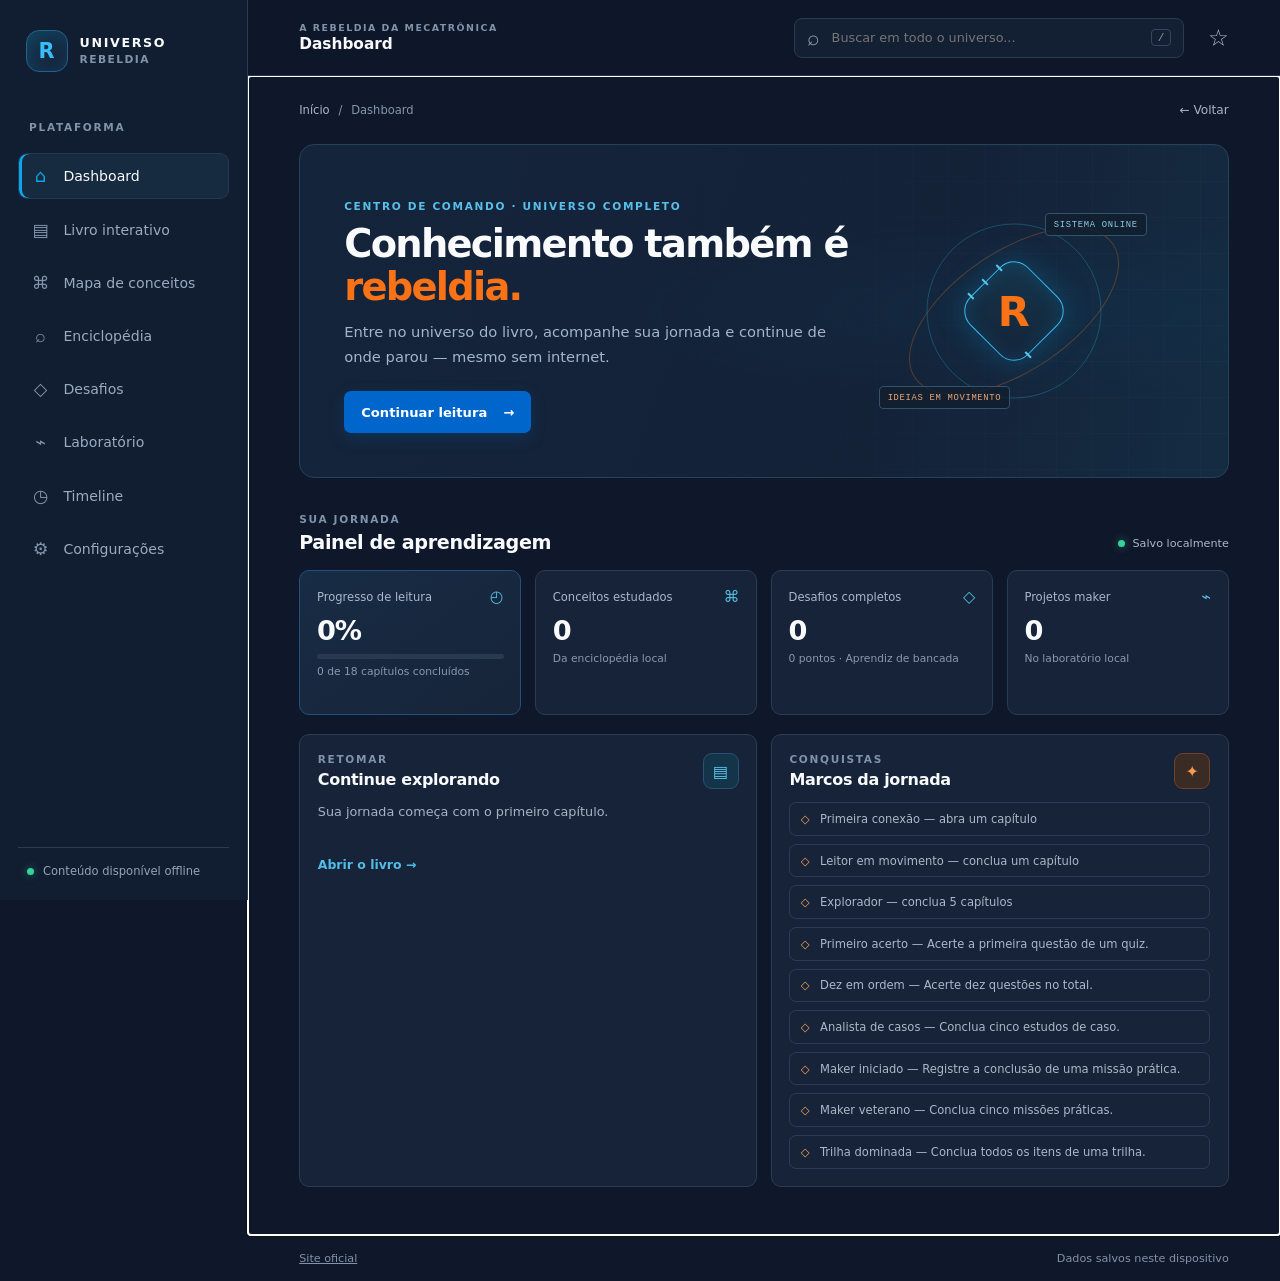
==== app/index.html @ b3497d37 "Adiciona plataforma PWA Universo Rebeldia Implementa leitor interativo, conceitos, enciclopédia, des" ====
<!doctype html>
<html lang="pt-BR">
<head>
  <meta charset="utf-8">
  <meta name="viewport" content="width=device-width, initial-scale=1">
  <meta name="theme-color" content="#0f172a">
  <meta name="description" content="Leia e explore A Rebeldia da Mecatrônica, um livro interativo e offline-first.">
  <meta name="author" content="Christian Vladimir Uhdre Mulato">
  <link rel="manifest" href="manifest.json">
  <link rel="icon" href="assets/icons/icon.svg" type="image/svg+xml">
  <link rel="stylesheet" href="assets/css/app.css">
  <title>Universo Rebeldia</title>
</head>
<body>
  <a class="skip-link" href="#main-content">Pular para o conteúdo</a>
  <div class="app-shell">
    <aside class="sidebar" id="sidebar" aria-label="Navegação principal">
      <a class="brand" href="#/dashboard" aria-label="Universo Rebeldia, início">
        <span class="brand-mark" aria-hidden="true">R</span>
        <span><strong>UNIVERSO</strong><small>REBELDIA</small></span>
      </a>
      <p class="nav-label">PLATAFORMA</p>
      <nav class="primary-nav">
        <a href="#/dashboard" data-route="dashboard"><span aria-hidden="true">⌂</span> Dashboard</a>
        <a href="#/livro" data-route="livro"><span aria-hidden="true">▤</span> Livro interativo</a>
        <a href="#/conceitos" data-route="conceitos"><span aria-hidden="true">⌘</span> Mapa de conceitos</a>
        <a href="#/enciclopedia" data-route="enciclopedia"><span aria-hidden="true">⌕</span> Enciclopédia</a>
        <a href="#/desafios" data-route="desafios"><span aria-hidden="true">◇</span> Desafios</a>
        <a href="#/laboratorio" data-route="laboratorio"><span aria-hidden="true">⌁</span> Laboratório</a>
        <a href="#/timeline" data-route="timeline"><span aria-hidden="true">◷</span> Timeline</a>
        <a href="#/configuracoes" data-route="configuracoes"><span aria-hidden="true">⚙</span> Configurações</a>
      </nav>
      <div class="sidebar-bottom">
        <span class="status-dot" aria-hidden="true"></span>
        <span>Conteúdo disponível offline</span>
      </div>
    </aside>

    <div class="workspace">
      <header class="topbar">
        <button class="icon-button mobile-menu" id="menu-toggle" type="button" aria-label="Abrir menu" aria-expanded="false" aria-controls="sidebar">
          <span aria-hidden="true">☰</span>
        </button>
        <div class="topbar-title"><span class="eyebrow">A REBELDIA DA MECATRÔNICA</span><strong id="page-heading">Dashboard</strong></div>
        <form class="global-search" id="global-search" role="search">
          <label class="sr-only" for="global-search-input">Buscar no livro, na enciclopédia, nos desafios e na timeline</label>
          <span aria-hidden="true">⌕</span>
          <input id="global-search-input" type="search" placeholder="Buscar em todo o universo..." autocomplete="off">
          <kbd>/</kbd>
        </form>
        <a class="topbar-bookmark" href="#/livro?f=1" aria-label="Abrir capítulos favoritos"><span aria-hidden="true">☆</span></a>
      </header>

      <main id="main-content" tabindex="-1">
        <div class="page-meta">
          <nav aria-label="Breadcrumb" class="breadcrumbs"><a href="#/dashboard">Início</a><span aria-hidden="true">/</span><span id="breadcrumb-current">Dashboard</span></nav>
          <button class="back-button" id="back-button" type="button"><span aria-hidden="true">←</span> Voltar</button>
        </div>
        <div id="page-content" aria-live="polite"></div>
      </main>
      <footer class="app-footer"><a href="https://chmulato.github.io/livro_eng_mecatronica/" target="_blank" rel="noopener">Site oficial</a><span>Dados salvos neste dispositivo</span></footer>
    </div>
  </div>
  <div class="toast" id="toast" role="status" aria-live="polite"></div>
  <script src="assets/js/db.js" defer></script>
  <script src="assets/js/app.js" defer></script>
</body>
</html>
---- app/assets/css/app.css ----
:root {
  color-scheme: dark;
  --caracore-blue: #0066cc;
  --caracore-dark: #0f172a;
  --caracore-cyan: #0ea5e9;
  --caracore-orange: #f97316;
  --caracore-light: #f8fafc;
  --surface: #172338;
  --surface-raised: #1b2a40;
  --border: #2a3b52;
  --text-muted: #9aabc0;
  --text-soft: #c2cedb;
  --sidebar-width: 248px;
  font-family: "Segoe UI", system-ui, -apple-system, sans-serif;
  font-size: 16px;
  background: var(--caracore-dark);
  color: var(--caracore-light);
}

* { box-sizing: border-box; }
body { min-height: 100vh; margin: 0; background: var(--caracore-dark); }
a { color: inherit; }
button, input, textarea, select { font: inherit; }
button, a, input, textarea, select { -webkit-tap-highlight-color: transparent; }
button:focus-visible, a:focus-visible, input:focus-visible, textarea:focus-visible, select:focus-visible {
  outline: 3px solid var(--caracore-cyan);
  outline-offset: 3px;
}
.sr-only, .skip-link:not(:focus) {
  position: absolute;
  width: 1px;
  height: 1px;
  padding: 0;
  margin: -1px;
  overflow: hidden;
  clip: rect(0, 0, 0, 0);
  white-space: nowrap;
  border: 0;
}
.skip-link:focus {
  position: fixed;
  z-index: 200;
  top: 0.75rem;
  left: 0.75rem;
  padding: 0.75rem 1rem;
  border-radius: 8px;
  background: var(--caracore-light);
  color: var(--caracore-dark);
}
.app-shell { min-height: 100vh; }
.sidebar {
  position: fixed;
  z-index: 30;
  inset: 0 auto 0 0;
  display: flex;
  width: var(--sidebar-width);
  flex-direction: column;
  padding: 1.55rem 1.1rem 1rem;
  border-right: 1px solid var(--border);
  background: #111d30;
}
.brand { display: flex; align-items: center; gap: 0.75rem; padding: 0.3rem 0.5rem 2.45rem; text-decoration: none; }
.brand-mark {
  display: grid;
  width: 42px;
  height: 42px;
  place-items: center;
  border: 1px solid #23628d;
  border-radius: 13px;
  background: linear-gradient(140deg, #123952, #15253c 72%);
  color: #38bdf8;
  font-size: 1.3rem;
  font-weight: 800;
  box-shadow: inset 0 0 18px #0ea5e926;
}
.brand strong, .brand small { display: block; letter-spacing: 0.13em; }
.brand strong { font-size: 0.79rem; }
.brand small { margin-top: 0.18rem; color: #7f93aa; font-size: 0.67rem; font-weight: 700; }
.nav-label, .eyebrow { color: #7f93aa; font-size: 0.66rem; font-weight: 750; letter-spacing: 0.16em; }
.nav-label { padding: 0 0.72rem; }
.primary-nav { display: grid; gap: 0.45rem; margin-top: 0.6rem; }
.primary-nav a {
  display: flex;
  min-height: 46px;
  align-items: center;
  gap: 0.8rem;
  padding: 0.65rem 0.75rem;
  border: 1px solid transparent;
  border-radius: 9px;
  color: var(--text-muted);
  font-size: 0.88rem;
  text-decoration: none;
}
.primary-nav a > span { width: 20px; color: #8295aa; font-size: 1.1rem; text-align: center; }
.primary-nav a:hover, .primary-nav a.active { border-color: #213951; background: #172b40; color: #f8fafc; }
.primary-nav a.active { box-shadow: inset 3px 0 #0ea5e9; }
.primary-nav a.active > span { color: var(--caracore-cyan); }
.sidebar-bottom { display: flex; align-items: center; gap: 0.55rem; margin-top: auto; padding: 1rem 0.6rem 0.35rem; border-top: 1px solid var(--border); color: #91a3b7; font-size: 0.72rem; }
.status-dot { display: inline-block; width: 7px; height: 7px; flex: 0 0 auto; border-radius: 50%; background: #34d399; box-shadow: 0 0 9px #34d39980; }
.workspace { min-height: 100vh; margin-left: var(--sidebar-width); }
.topbar {
  position: sticky;
  z-index: 20;
  top: 0;
  display: flex;
  min-height: 76px;
  align-items: center;
  gap: 1.5rem;
  padding: 0.7rem clamp(1.2rem, 4vw, 3.2rem);
  border-bottom: 1px solid #26364c;
  background: #0f172af2;
  backdrop-filter: blur(14px);
}
.topbar-title { display: grid; gap: 0.15rem; min-width: 195px; }
.topbar-title .eyebrow { font-size: 0.59rem; }
.topbar-title strong { font-size: 0.96rem; }
.global-search {
  display: flex;
  width: min(390px, 45vw);
  min-height: 40px;
  align-items: center;
  gap: 0.6rem;
  margin-left: auto;
  padding: 0 0.75rem;
  border: 1px solid var(--border);
  border-radius: 8px;
  background: #131f32;
  color: #91a3b7;
}
.global-search > span { font-size: 1.3rem; }
.global-search input { width: 100%; min-width: 0; border: 0; outline: 0; background: transparent; color: var(--caracore-light); font-size: 0.8rem; }
.global-search input:focus-visible { outline: 0; }
.global-search kbd { padding: 0.1rem 0.35rem; border: 1px solid #33465e; border-radius: 4px; color: #8799ad; font-size: 0.7rem; }
.topbar-bookmark { color: #acbacb; font-size: 1.45rem; text-decoration: none; }
.topbar-bookmark:hover { color: var(--caracore-orange); }
.mobile-menu { display: none !important; }
main { width: min(1440px, 100%); min-height: calc(100vh - 132px); margin: 0 auto; padding: 1.1rem clamp(1.2rem, 4vw, 3.2rem) 3rem; }
.page-meta { display: flex; min-height: 33px; align-items: center; justify-content: space-between; margin-bottom: 1.1rem; }
.breadcrumbs { display: flex; align-items: center; gap: 0.55rem; color: #8496ab; font-size: 0.72rem; }
.breadcrumbs a { color: #a9b8c9; text-decoration: none; }
.breadcrumbs a:hover { color: var(--caracore-cyan); }
.back-button { padding: 0.25rem 0; border: 0; background: transparent; color: #a8b5c4; font-size: 0.76rem; cursor: pointer; }
.back-button:hover { color: var(--caracore-light); }
.app-footer { display: flex; justify-content: space-between; padding: 1rem clamp(1.2rem, 4vw, 3.2rem); border-top: 1px solid #26364c; color: #8293a8; font-size: 0.7rem; }

.welcome-panel {
  position: relative;
  display: flex;
  min-height: 275px;
  overflow: hidden;
  align-items: center;
  justify-content: space-between;
  padding: clamp(1.5rem, 4vw, 2.75rem);
  border: 1px solid #24435a;
  border-radius: 15px;
  background: radial-gradient(ellipse at 80% 50%, #0c436033, transparent 39%), linear-gradient(110deg, #14243a, #142238 65%, #142c42);
}
.welcome-panel::after { position: absolute; inset: 0; background-image: linear-gradient(#7ccdf708 1px, transparent 1px), linear-gradient(90deg, #7ccdf708 1px, transparent 1px); background-size: 36px 36px; content: ""; mask-image: linear-gradient(90deg, transparent 38%, #000); pointer-events: none; }
.welcome-copy { position: relative; z-index: 2; max-width: 590px; }
.welcome-copy .eyebrow { color: #58bfe9; }
.welcome-copy h1 { max-width: 560px; margin: 0.6rem 0 0.75rem; font-size: clamp(1.75rem, 3vw, 2.6rem); letter-spacing: -0.045em; line-height: 1.12; }
.welcome-copy h1 span { color: var(--caracore-orange); }
.welcome-copy > p:not(.eyebrow) { max-width: 510px; margin: 0 0 1.4rem; color: #a5b5c8; font-size: 0.92rem; line-height: 1.65; }
.button { display: inline-flex; min-height: 42px; align-items: center; gap: 1rem; justify-content: center; padding: 0.65rem 1rem; border: 1px solid transparent; border-radius: 7px; font-size: 0.82rem; font-weight: 700; text-decoration: none; transition: transform 140ms ease, background 140ms ease; }
.button:hover { transform: translateY(-1px); }
.button-primary { background: var(--caracore-blue); color: white; box-shadow: 0 5px 16px #0066cc36; }
.button-primary:hover { background: #0875df; }
.welcome-visual { position: relative; z-index: 1; width: 270px; height: 210px; flex: 0 0 270px; margin-right: 2.2rem; }
.orbit { position: absolute; top: 50%; left: 50%; border: 1px solid #29a2cf55; border-radius: 50%; transform: translate(-50%, -50%); }
.orbit-one { width: 175px; height: 175px; }
.orbit-two { width: 240px; height: 120px; transform: translate(-50%, -50%) rotate(-34deg); border-color: #f973164d; }
.core-chip { position: absolute; top: 50%; left: 50%; display: grid; width: 82px; height: 82px; place-items: center; border: 1px solid #38bdf8; border-radius: 20px; background: linear-gradient(145deg, #15364c, #142338); box-shadow: 0 0 30px #0ea5e940, inset 0 0 18px #0ea5e929; color: #f97316; font-size: 2.6rem; font-weight: 800; transform: translate(-50%, -50%) rotate(45deg); }
.core-chip span { transform: rotate(-45deg); }
.core-chip i { position: absolute; width: 8px; height: 2px; background: #59c7e9; }
.core-chip i:nth-of-type(1) { top: 19px; left: -5px; }
.core-chip i:nth-of-type(2) { top: 39px; left: -5px; }
.core-chip i:nth-of-type(3) { top: 59px; left: -5px; }
.core-chip i:nth-of-type(4) { right: -5px; bottom: 18px; }
.visual-tag { position: absolute; padding: 0.35rem 0.5rem; border: 1px solid #31536c; border-radius: 4px; background: #111e2dcc; color: #8ecce3; font-family: ui-monospace, monospace; font-size: 0.55rem; letter-spacing: 0.08em; }
.tag-top { top: 7px; right: 2px; }
.tag-bottom { bottom: 7px; left: 0; color: #eaa574; }
.section-block { margin-top: 2.2rem; }
.section-heading { display: flex; align-items: end; justify-content: space-between; gap: 1rem; margin-bottom: 1rem; }
.section-heading .eyebrow { margin: 0 0 0.35rem; }
.section-heading h2 { margin: 0; font-size: 1.2rem; letter-spacing: -0.02em; }
.local-badge { display: inline-flex; align-items: center; gap: 0.45rem; padding-bottom: 0.25rem; color: #aab8c7; font-size: 0.7rem; }
.stats-grid { display: grid; grid-template-columns: repeat(4, minmax(0, 1fr)); gap: 0.85rem; }
.stat-card, .content-card { border: 1px solid var(--border); border-radius: 10px; background: var(--surface); }
.stat-card { min-height: 145px; padding: 1rem 1.05rem; }
.stat-featured { border-color: #255079; background: linear-gradient(145deg, #172c45, #172438); }
.stat-top { display: flex; align-items: center; justify-content: space-between; gap: 0.5rem; color: #a8b8c9; font-size: 0.72rem; }
.stat-top > span:last-child { color: #52bce2; font-size: 1rem; }
.stat-card strong { display: block; margin: 0.55rem 0 0.25rem; font-size: 1.7rem; letter-spacing: -0.04em; }
.stat-card small { display: block; margin-top: 0.4rem; color: #899aaf; font-size: 0.67rem; }
.progress-track { height: 5px; overflow: hidden; margin-top: 0.5rem; border-radius: 8px; background: #293a50; }
.progress-track span { display: block; width: 0; height: 100%; border-radius: inherit; background: linear-gradient(90deg, #0ea5e9, #38bdf8); transition: width 250ms ease; }
.dashboard-lower { display: grid; grid-template-columns: minmax(0, 1fr) minmax(0, 1fr); gap: 0.85rem; margin-top: 1.2rem; }
.content-card { padding: 1.1rem; }
.compact { align-items: center; margin-bottom: 0.8rem; }
.compact h2 { font-size: 1rem; }
.card-icon { display: grid; width: 36px; height: 36px; place-items: center; border: 1px solid #285270; border-radius: 9px; background: #14344a; color: #5ac7ed; }
.card-icon.orange { border-color: #704329; background: #3b2b25; color: #fb9a54; }
.continue-card > p { min-height: 40px; margin: 0 0 0.75rem; color: #a5b4c5; font-size: 0.8rem; line-height: 1.5; }
.text-link { color: #50bde7; font-size: 0.78rem; font-weight: 700; text-decoration: none; }
.text-link:hover { color: #8bd9f5; }
.achievement-list { display: grid; gap: 0.5rem; }
.achievement-item { display: flex; align-items: center; gap: 0.65rem; padding: 0.55rem 0.65rem; border: 1px solid #2b3d54; border-radius: 7px; color: #aab8c8; font-size: 0.72rem; }
.achievement-item.done { border-color: #315143; background: #152e2a; color: #d5eee0; }
.achievement-item span:first-child { color: #f5a45b; }

.reader-heading { display: flex; align-items: end; justify-content: space-between; gap: 1.5rem; margin: 0.8rem 0 1.2rem; }
.reader-heading .eyebrow { margin: 0 0 0.4rem; color: #58bfe9; }
.reader-heading h1 { margin: 0; font-size: clamp(1.6rem, 3vw, 2.1rem); letter-spacing: -0.04em; }
.reader-heading p:not(.eyebrow) { margin: 0.55rem 0 0; color: var(--text-muted); font-size: 0.82rem; }
.reader-count { color: #9aabc0; font-size: 0.72rem; white-space: nowrap; }
.reader-layout { display: grid; min-height: 600px; grid-template-columns: minmax(230px, 285px) minmax(0, 1fr); align-items: start; gap: 0.9rem; }
.chapter-panel { position: sticky; top: 92px; max-height: calc(100vh - 115px); overflow: auto; padding: 0.85rem; }
.chapter-panel-head { display: grid; gap: 0.65rem; }
.chapter-panel-head h2 { margin: 0; font-size: 0.95rem; }
.chapter-panel-head input { width: 100%; min-height: 36px; padding: 0 0.65rem; border: 1px solid #34465d; border-radius: 6px; background: #111d30; color: var(--caracore-light); font-size: 0.74rem; }
.reader-filters { display: flex; gap: 0.4rem; padding: 0.75rem 0 0.65rem; border-bottom: 1px solid var(--border); }
.filter-chip { min-height: 30px; padding: 0.35rem 0.55rem; border: 1px solid #34465d; border-radius: 20px; background: transparent; color: #9aabc0; font-size: 0.66rem; cursor: pointer; }
.filter-chip.active, .filter-chip:hover { border-color: #26739a; background: #12324a; color: #c9effc; }
.chapter-list { display: grid; gap: 0.25rem; padding-top: 0.5rem; }
.chapter-item { display: grid; grid-template-columns: 1fr auto; gap: 0.4rem; padding: 0.6rem; border: 1px solid transparent; border-radius: 7px; color: #b1bece; text-align: left; text-decoration: none; }
.chapter-item:hover { background: #1d2e43; }
.chapter-item.active { border-color: #265a78; background: #183248; color: white; }
.chapter-item-title { font-size: 0.73rem; font-weight: 650; line-height: 1.4; }
.chapter-item-meta { grid-column: 1 / -1; color: #8194aa; font-size: 0.62rem; }
.chapter-item-icons { display: flex; gap: 0.32rem; color: #f4a76a; font-size: 0.76rem; }
.reading-panel { min-height: 600px; padding: clamp(1rem, 3vw, 2.1rem); }
.empty-reader { display: grid; min-height: 500px; align-content: center; justify-items: center; text-align: center; }
.empty-reader > span { color: #4c9fc1; font-size: 2.2rem; }
.empty-reader h2 { margin: 0.8rem 0 0.35rem; font-size: 1.1rem; }
.empty-reader p { max-width: 300px; margin: 0; color: var(--text-muted); font-size: 0.78rem; }
.chapter-toolbar { display: flex; align-items: center; justify-content: space-between; gap: 0.75rem; padding-bottom: 1rem; border-bottom: 1px solid var(--border); }
.chapter-toolbar-label { color: #8799ad; font-size: 0.67rem; }
.chapter-actions { display: flex; flex-wrap: wrap; gap: 0.45rem; }
.small-button { min-height: 34px; padding: 0.42rem 0.65rem; border: 1px solid #354961; border-radius: 6px; background: #17263a; color: #bec9d6; font-size: 0.68rem; cursor: pointer; }
.small-button:hover, .small-button[aria-pressed="true"] { border-color: #347595; background: #17364b; color: #e8f7fc; }
.small-button[aria-pressed="true"].favorite-toggle { border-color: #754b2e; background: #3d2b20; color: #ffb373; }
.markdown-content { max-width: 760px; margin: 1.6rem auto 0; color: #d5deea; font-size: 0.93rem; line-height: 1.85; overflow-wrap: anywhere; }
.markdown-content h1, .markdown-content h2, .markdown-content h3, .markdown-content h4 { color: #f7fafc; line-height: 1.35; }
.markdown-content h1 { margin: 0 0 1.35rem; font-size: clamp(1.6rem, 4vw, 2.15rem); }
.markdown-content h2 { margin: 2.2rem 0 0.65rem; padding-bottom: 0.4rem; border-bottom: 1px solid #2c4259; font-size: 1.35rem; }
.markdown-content h3 { margin: 1.65rem 0 0.55rem; font-size: 1.08rem; }
.markdown-content h4 { margin: 1.3rem 0 0.45rem; font-size: 0.95rem; }
.markdown-content p { margin: 0 0 1rem; }
.markdown-content ul, .markdown-content ol { padding-left: 1.4rem; margin: 0 0 1rem; }
.markdown-content li { padding-left: 0.2rem; margin: 0.25rem 0; }
.markdown-content li::marker { color: var(--caracore-cyan); }
.markdown-content blockquote { margin: 1.2rem 0; padding: 0.7rem 1rem; border-left: 3px solid var(--caracore-orange); border-radius: 0 7px 7px 0; background: #1c2a3b; color: #c3cedb; }
.markdown-content blockquote p:last-child { margin-bottom: 0; }
.markdown-content pre { overflow-x: auto; margin: 1.1rem 0; padding: 1rem; border: 1px solid #30445b; border-radius: 8px; background: #0b1422; color: #b8e3f1; font-size: 0.79rem; line-height: 1.6; }
.markdown-content code { padding: 0.12rem 0.32rem; border-radius: 4px; background: #26384c; color: #8ddcf5; font-family: ui-monospace, "Cascadia Code", monospace; font-size: 0.87em; }
.markdown-content pre code { padding: 0; background: transparent; color: inherit; }
.markdown-content a { color: #6ccbf0; }
.markdown-content hr { margin: 2rem 0; border: 0; border-top: 1px solid #30445b; }
.note-panel { display: grid; gap: 0.55rem; max-width: 760px; margin: 1.8rem auto 0; padding-top: 1rem; border-top: 1px solid var(--border); }
.note-panel label { color: #b4c2d1; font-size: 0.76rem; font-weight: 700; }
.note-panel textarea { min-height: 95px; resize: vertical; padding: 0.75rem; border: 1px solid #34475d; border-radius: 7px; background: #101b2b; color: var(--caracore-light); font-size: 0.8rem; line-height: 1.55; }
.note-status { min-height: 1rem; color: #7f93aa; font-size: 0.65rem; }
.no-results { padding: 1rem 0.6rem; color: #91a2b6; font-size: 0.72rem; }
.search-highlight { padding: 0 0.1rem; border-radius: 2px; background: #8c541a; color: #fff4d9; }
.toast { position: fixed; z-index: 80; right: 1rem; bottom: 1rem; max-width: min(420px, calc(100vw - 2rem)); padding: 0.75rem 1rem; border: 1px solid #3c5e73; border-radius: 8px; background: #142a3c; color: #e5f6fb; font-size: 0.78rem; opacity: 0; pointer-events: none; transform: translateY(8px); transition: 180ms ease; }
.toast.visible { opacity: 1; transform: translateY(0); }
.error-panel { padding: 1.25rem; border: 1px solid #874c37; border-radius: 9px; background: #33231f; color: #ffd8c7; }
.muted { color: #8fa1b5; font-size: 0.72rem; }

.knowledge-heading { display: flex; align-items: end; justify-content: space-between; gap: 1.2rem; margin: 0.8rem 0 1rem; }
.knowledge-heading .eyebrow { margin: 0 0 0.35rem; color: #58bfe9; }
.knowledge-heading h1 { margin: 0; font-size: clamp(1.45rem, 3vw, 2rem); letter-spacing: -0.035em; }
.knowledge-heading p:not(.eyebrow) { max-width: 700px; margin: 0.5rem 0 0; color: #9eafc3; font-size: 0.82rem; line-height: 1.55; }
.knowledge-count { color: #92a4b8; font-size: 0.73rem; white-space: nowrap; }
.concept-map-panel { padding: 1rem; }
.map-legend { display: inline-flex; align-items: center; gap: 0.4rem; color: #9eb0c4; font-size: 0.71rem; }
.map-legend i { display: inline-block; width: 0.65rem; height: 0.65rem; border-radius: 50%; background: #0ea5e9; box-shadow: 0 0 0 4px #0ea5e92e; }
.concept-category-list { display: grid; grid-template-columns: repeat(auto-fit, minmax(180px, 1fr)); gap: 0.55rem; margin-bottom: 0.95rem; }
.concept-category {
  display: grid; gap: 0.3rem; min-height: 72px; padding: 0.65rem 0.75rem;
  border: 1px solid #34475d; border-radius: 8px; background: #16253a; color: #b3c0cf; text-align: left; cursor: pointer;
}
.concept-category strong { font-size: 0.78rem; }
.concept-category span { color: #8799ad; font-size: 0.66rem; }
.concept-category:hover, .concept-category.active { border-color: #2f7395; background: #193349; color: #ecf6fb; }
.concept-map-layout { display: grid; grid-template-columns: minmax(230px, 300px) minmax(0, 1fr); gap: 0.7rem; }
.concept-node-list { display: grid; align-content: start; gap: 0.35rem; max-height: 590px; overflow: auto; padding: 0.3rem; border: 1px solid var(--border); border-radius: 8px; background: #132036; }
.concept-node {
  display: flex; min-height: 42px; align-items: center; gap: 0.6rem; padding: 0.45rem 0.6rem;
  border: 1px solid transparent; border-radius: 7px; background: transparent; color: #afbcce; text-align: left; cursor: pointer;
}
.concept-node:hover { background: #1a2d42; }
.concept-node.active { border-color: #2f789f; background: #19344a; color: #f4f9fc; }
.concept-node-dot { width: 0.5rem; height: 0.5rem; flex: 0 0 auto; border-radius: 50%; background: #4f6379; }
.concept-node.active .concept-node-dot { background: #0ea5e9; box-shadow: 0 0 0 4px #0ea5e938; }
.concept-detail { padding: 1rem; border: 1px solid var(--border); border-radius: 8px; background: #132036; }
.concept-detail h2, .encyclopedia-detail h2 { margin: 0.3rem 0 0.8rem; font-size: clamp(1.3rem, 2vw, 1.7rem); letter-spacing: -0.02em; }
.concept-definition { margin: 0; color: #d4dde8; font-size: 0.95rem; line-height: 1.7; }
.concept-insight { margin-top: 1rem; padding: 0.8rem 0.9rem; border: 1px solid #30465e; border-radius: 7px; background: #16263a; }
.concept-insight h3, .concept-connections h3, .encyclopedia-entry h3 { margin: 0 0 0.45rem; color: #dce7f2; font-size: 0.86rem; }
.concept-insight p, .encyclopedia-entry p { margin: 0; color: #bcc9d8; font-size: 0.82rem; line-height: 1.6; }
.concept-connections { margin-top: 1rem; }
.concept-connections h3 { display: flex; align-items: center; gap: 0.4rem; }
.concept-connections h3 span { color: #6fc8e9; font-size: 0.72rem; }
.reference-chip-list { display: flex; flex-wrap: wrap; gap: 0.4rem; }
.reference-chip {
  display: inline-flex; min-height: 28px; align-items: center; gap: 0.35rem; padding: 0.28rem 0.5rem;
  border: 1px solid #35506b; border-radius: 999px; background: #1b2f45; color: #bdd2e4; font-size: 0.68rem; text-decoration: none;
}
button.reference-chip { cursor: pointer; }
.reference-chip:hover { border-color: #4687ad; color: #ecf8ff; }
.concept-study-toggle { margin-top: 1rem; }
.concept-encyclopedia-link { display: inline-block; margin-top: 0.9rem; }

.encyclopedia-layout { display: grid; grid-template-columns: minmax(230px, 280px) minmax(0, 1fr); gap: 0.8rem; align-items: start; }
.encyclopedia-sidebar { display: grid; gap: 0.55rem; position: sticky; top: 92px; }
.encyclopedia-sidebar label { color: #b5c2d3; font-size: 0.75rem; font-weight: 700; }
.encyclopedia-sidebar input {
  min-height: 36px; padding: 0 0.6rem; border: 1px solid #34475d; border-radius: 7px;
  background: #101b2b; color: #f5f9fd; font-size: 0.76rem;
}
.encyclopedia-filter-heading { margin-top: 0.2rem; color: #7f93a8; font-size: 0.64rem; font-weight: 800; letter-spacing: 0.14em; }
.encyclopedia-category-filters { display: grid; gap: 0.35rem; }
.encyclopedia-filter {
  min-height: 34px; padding: 0.35rem 0.6rem; border: 1px solid #34475d; border-radius: 7px;
  background: #15253b; color: #b4c2d2; text-align: left; font-size: 0.72rem; cursor: pointer;
}
.encyclopedia-filter.active, .encyclopedia-filter:hover { border-color: #2f7395; background: #193349; color: #f2f8fc; }
.encyclopedia-results { display: grid; grid-template-columns: minmax(250px, 325px) minmax(0, 1fr); gap: 0.7rem; align-items: start; }
.encyclopedia-list { display: grid; gap: 0.35rem; max-height: 640px; overflow: auto; padding: 0.8rem; }
.encyclopedia-term {
  display: grid; gap: 0.3rem; padding: 0.6rem; border: 1px solid transparent; border-radius: 7px;
  background: #15253b; color: #b8c7d8; text-align: left; cursor: pointer;
}
.encyclopedia-term strong { font-size: 0.78rem; }
.encyclopedia-term span { color: #8fa1b5; font-size: 0.68rem; line-height: 1.45; }
.encyclopedia-term.active, .encyclopedia-term:hover { border-color: #356e91; background: #1a3147; color: #f4f9fd; }
.encyclopedia-detail { padding: 1rem; min-height: 620px; }
.encyclopedia-entry { margin-top: 0.95rem; }

.gamification-panel { display: grid; grid-template-columns: minmax(0, 320px) minmax(0, 1fr); gap: 0.8rem; margin-bottom: 1rem; }
.score-card { padding: 1rem; }
.score-value { display: block; margin-top: 0.4rem; font-size: 2.1rem; letter-spacing: -0.04em; }
.score-rank { margin: 0.1rem 0 0.7rem; color: #f9a05c; font-size: 0.78rem; font-weight: 700; }
.badge-card { padding: 1rem; }
.badge-list { display: grid; gap: 0.4rem; margin-top: 0.6rem; grid-template-columns: repeat(auto-fit, minmax(215px, 1fr)); }
.badge-item {
  display: grid; grid-template-columns: 22px minmax(0, 1fr); gap: 0.5rem; align-items: center;
  padding: 0.5rem 0.6rem; border: 1px solid #27364b; border-radius: 8px; background: #13202f; color: #94a5b9;
}
.badge-item.unlocked { border-color: #3a6f45; background: #152b22; color: #d9f2e0; }
.badge-icon { font-size: 0.95rem; }
.badge-copy { display: grid; gap: 0.1rem; min-width: 0; }
.badge-copy strong { font-size: 0.74rem; }
.badge-copy small { color: #8fa1b5; font-size: 0.64rem; line-height: 1.4; }
.badge-item.unlocked .badge-copy small { color: #9fc9ad; }

.challenge-layout { display: grid; grid-template-columns: minmax(230px, 280px) minmax(0, 1fr); gap: 0.8rem; align-items: start; }
.challenge-sidebar { display: grid; gap: 0.5rem; position: sticky; top: 92px; }
.challenge-tracks { display: grid; gap: 0.4rem; }
.challenge-track {
  display: grid; gap: 0.25rem; padding: 0.55rem 0.6rem; border: 1px solid #34475d; border-radius: 8px;
  background: #15253b; color: #b4c2d2; text-align: left; cursor: pointer;
}
.challenge-track strong { font-size: 0.75rem; }
.challenge-track small { color: #8fa1b5; font-size: 0.64rem; }
.challenge-track.active, .challenge-track:hover { border-color: #2f7395; background: #193349; color: #f2f8fc; }
.track-progress { display: block; height: 4px; margin-top: 0.2rem; border-radius: 3px; background: #22334a; overflow: hidden; }
.track-progress i { display: block; height: 100%; background: linear-gradient(90deg, #0ea5e9, #f97316); }
.challenge-results { display: grid; grid-template-columns: minmax(250px, 325px) minmax(0, 1fr); gap: 0.7rem; align-items: start; }
.challenge-list { display: grid; gap: 0.35rem; max-height: 640px; overflow: auto; padding: 0.8rem; }
.challenge-item {
  display: grid; gap: 0.25rem; padding: 0.6rem; border: 1px solid transparent; border-radius: 7px;
  background: #15253b; color: #b8c7d8; text-align: left; cursor: pointer;
}
.challenge-item strong { font-size: 0.76rem; }
.challenge-item small { color: #8fa1b5; font-size: 0.65rem; line-height: 1.4; }
.challenge-item-top { display: flex; justify-content: space-between; gap: 0.4rem; font-size: 0.6rem; letter-spacing: 0.08em; text-transform: uppercase; }
.challenge-type { color: #58bfe9; font-weight: 800; }
.challenge-points { color: #f9a05c; font-weight: 800; }
.challenge-item.active, .challenge-item:hover { border-color: #356e91; background: #1a3147; color: #f4f9fd; }
.challenge-item.done { border-color: #37684a; }
.challenge-item.done small { color: #8fc9a3; }
.challenge-detail { padding: 1rem; min-height: 620px; }
.challenge-detail h2 { margin: 0.3rem 0 0.6rem; font-size: 1.12rem; }
.challenge-statement {
  margin: 0 0 0.9rem; padding: 0.7rem 0.85rem; border-left: 3px solid #0ea5e9; border-radius: 0 8px 8px 0;
  background: #13202f; color: #d4e0ec; font-size: 0.82rem; line-height: 1.6;
}
.challenge-options { display: grid; gap: 0.4rem; }
.challenge-option {
  display: grid; grid-template-columns: 24px minmax(0, 1fr); gap: 0.5rem; align-items: center;
  min-height: 42px; padding: 0.55rem 0.7rem; border: 1px solid #34475d; border-radius: 8px;
  background: #15253b; color: #cfdbe8; text-align: left; font-size: 0.79rem; cursor: pointer;
}
.challenge-option:hover:not(:disabled) { border-color: #2f7395; background: #193349; }
.challenge-option:disabled { cursor: default; }
.challenge-option.correct { border-color: #3f7d55; background: #16301f; color: #d9f2e0; }
.challenge-option.wrong { border-color: #8a4a3a; background: #30191a; color: #f6cfc5; }
.option-mark { display: grid; width: 22px; height: 22px; place-items: center; border-radius: 5px; background: #22334a; font-size: 0.66rem; font-weight: 800; }
.challenge-feedback { margin-top: 0.85rem; padding: 0.7rem 0.85rem; border: 1px solid #34475d; border-radius: 8px; background: #13202f; }
.challenge-feedback strong { font-size: 0.78rem; }
.challenge-feedback p { margin: 0.3rem 0 0; color: #a9bace; font-size: 0.75rem; line-height: 1.55; }
.challenge-feedback.correct { border-color: #3f7d55; }
.challenge-feedback.wrong { border-color: #8a4a3a; }
.challenge-briefing { margin: 0.4rem 0 1rem; color: #cbd8e6; font-size: 0.82rem; line-height: 1.65; }
.challenge-briefing pre { padding: 0.65rem 0.8rem; border-radius: 8px; background: #0c1623; overflow: auto; }
.challenge-actions { display: flex; flex-wrap: wrap; gap: 0.5rem; margin-top: 0.9rem; }
.small-button.ghost { display: inline-flex; align-items: center; background: transparent; text-decoration: none; }
.mission-label { display: block; margin-top: 0.6rem; color: #b5c2d3; font-size: 0.72rem; font-weight: 700; }
.challenge-detail textarea {
  width: 100%; margin-top: 0.35rem; padding: 0.6rem; border: 1px solid #34475d; border-radius: 8px;
  background: #101b2b; color: #f5f9fd; font-family: inherit; font-size: 0.78rem; line-height: 1.55; resize: vertical;
}

.lab-summary { display: grid; grid-template-columns: repeat(3, minmax(0, 1fr)); gap: 0.7rem; margin-bottom: 1rem; }
.lab-stat { display: grid; gap: 0.3rem; padding: 0.85rem 1rem; }
.lab-stat span { color: #91a3b7; font-size: 0.7rem; }
.lab-stat strong { font-size: 1.35rem; }
.lab-layout { display: grid; grid-template-columns: minmax(250px, 330px) minmax(0, 1fr); gap: 0.8rem; align-items: start; }
.lab-sidebar { display: grid; gap: 0.55rem; position: sticky; top: 92px; }
.lab-sidebar label, .project-form label, .settings-card label { color: #b5c2d3; font-size: 0.72rem; font-weight: 700; }
.lab-sidebar input, .project-form input, .project-form textarea, .project-form select,
.settings-card select, .settings-card input[type="range"] {
  width: 100%; border: 1px solid #34475d; border-radius: 8px; background: #101b2b; color: #f5f9fd;
}
.lab-sidebar input, .project-form input, .project-form select, .settings-card select { min-height: 40px; padding: 0 0.65rem; }
.project-form textarea { padding: 0.6rem; line-height: 1.5; resize: vertical; }
.project-list { display: grid; gap: 0.4rem; max-height: 600px; overflow: auto; }
.project-item {
  display: grid; gap: 0.25rem; padding: 0.65rem; border: 1px solid transparent; border-radius: 8px;
  background: #15253b; color: #c7d4e2; text-align: left; cursor: pointer;
}
.project-item strong { font-size: 0.78rem; }
.project-item span {
  overflow: hidden; color: #93a5b9; font-size: 0.68rem; line-height: 1.4; text-overflow: ellipsis; white-space: nowrap;
}
.project-item small { color: #69bfe2; font-size: 0.62rem; }
.project-item:hover, .project-item.active { border-color: #356e91; background: #1a3147; }
.project-workspace { min-height: 600px; padding: 1rem; }
.project-form { display: grid; gap: 0.45rem; }
.project-form-heading { display: flex; align-items: start; justify-content: space-between; gap: 1rem; margin-bottom: 0.4rem; }
.project-form-heading h2 { margin: 0.25rem 0 0; font-size: 1.1rem; }
.project-form-actions { display: flex; gap: 0.6rem; margin-top: 0.7rem; }
.danger-button { border-color: #7f3d3d; color: #f2b6b6; }
.danger-button:hover { border-color: #b65656; background: #3a1d24; color: #ffe3e3; }

.timeline-controls { padding: 0.7rem; margin-bottom: 1rem; }
.timeline-filter-list { display: flex; flex-wrap: wrap; gap: 0.4rem; }
.technology-timeline { position: relative; display: grid; gap: 0; max-width: 950px; margin: 0 auto; padding: 0; list-style: none; }
.technology-timeline::before {
  position: absolute; top: 0; bottom: 0; left: 92px; width: 2px; background: linear-gradient(#0ea5e9, #f97316); content: "";
}
.timeline-event { position: relative; display: grid; grid-template-columns: 75px minmax(0, 1fr); gap: 2.2rem; padding-bottom: 1rem; }
.timeline-event::before {
  position: absolute; top: 1.15rem; left: 86px; width: 12px; height: 12px; border: 3px solid #0f172a;
  border-radius: 50%; background: #38bdf8; box-shadow: 0 0 0 2px #286b8c; content: "";
}
.timeline-year { padding-top: 1rem; color: #f9a05c; font-size: 1rem; font-weight: 800; text-align: right; }
.timeline-card { padding: 1rem; }
.timeline-card h2 { margin: 0.25rem 0 0.45rem; font-size: 1.05rem; }
.timeline-card p:not(.eyebrow) { margin: 0; color: #a8b8ca; font-size: 0.78rem; line-height: 1.6; }
.timeline-card .text-link { display: inline-block; margin-top: 0.65rem; }

.settings-grid { display: grid; grid-template-columns: repeat(2, minmax(0, 1fr)); gap: 0.8rem; }
.settings-card { display: grid; align-content: start; gap: 0.6rem; padding: 1rem; }
.settings-card h2 { margin: 0.1rem 0 0.35rem; font-size: 1.05rem; }
.settings-card output { float: right; color: #58bfe9; }
.toggle-setting { display: flex; align-items: center; gap: 0.5rem; margin-top: 0.4rem; }
.toggle-setting input { width: 18px; height: 18px; accent-color: #0ea5e9; }
.settings-actions { display: flex; flex-wrap: wrap; gap: 0.5rem; }
.file-button { display: inline-flex; align-items: center; }
.settings-official-link { margin-top: 0.4rem; }
.danger-card { border-color: #58343e; }

html.reduce-motion *, html.reduce-motion *::before, html.reduce-motion *::after {
  scroll-behavior: auto !important; transition-duration: 0.01ms !important; animation-duration: 0.01ms !important;
}

:root[data-theme="light"] {
  color-scheme: light;
  --caracore-dark: #eef4f8;
  --caracore-light: #102033;
  --surface: #fff;
  --surface-raised: #f7fafc;
  --border: #c7d4df;
  --text-muted: #52667a;
  --text-soft: #30465c;
}
:root[data-theme="light"] body,
:root[data-theme="light"] .workspace { background: #eef4f8; color: #102033; }
:root[data-theme="light"] .sidebar { border-color: #c7d4df; background: #e3edf4; }
:root[data-theme="light"] .topbar { border-color: #c7d4df; background: #eef4f8ed; }
:root[data-theme="light"] .global-search,
:root[data-theme="light"] .content-card,
:root[data-theme="light"] .stat-card,
:root[data-theme="light"] .chapter-panel,
:root[data-theme="light"] .reading-panel { border-color: #c7d4df; background: #fff; color: #102033; }
:root[data-theme="light"] .welcome-panel { border-color: #aac4d6; background: linear-gradient(110deg, #fff, #e8f3fa); }
:root[data-theme="light"] .welcome-copy > p:not(.eyebrow),
:root[data-theme="light"] .knowledge-heading p:not(.eyebrow),
:root[data-theme="light"] .timeline-card p:not(.eyebrow) { color: #52667a; }
:root[data-theme="light"] .primary-nav a:hover,
:root[data-theme="light"] .primary-nav a.active,
:root[data-theme="light"] .project-item,
:root[data-theme="light"] .challenge-item,
:root[data-theme="light"] .challenge-track,
:root[data-theme="light"] .encyclopedia-filter { background: #f5f9fc; color: #30465c; }
:root[data-theme="light"] .lab-sidebar input,
:root[data-theme="light"] .project-form input,
:root[data-theme="light"] .project-form textarea,
:root[data-theme="light"] .project-form select,
:root[data-theme="light"] .settings-card select { background: #fff; color: #102033; }
:root[data-theme="light"] .timeline-event::before { border-color: #eef4f8; }

@media (max-width: 1040px) {
  :root { --sidebar-width: 215px; }
  .stats-grid { grid-template-columns: repeat(2, minmax(0, 1fr)); }
  .welcome-visual { margin-right: 0; transform: scale(0.88); }
  .encyclopedia-results { grid-template-columns: minmax(220px, 280px) minmax(0, 1fr); }
  .challenge-results { grid-template-columns: minmax(220px, 280px) minmax(0, 1fr); }
  .gamification-panel { grid-template-columns: 1fr; }
  .settings-grid { grid-template-columns: 1fr; }
}
@media (max-width: 760px) {
  .sidebar { z-index: 45; width: min(290px, 86vw); overflow-y: auto; box-shadow: 15px 0 35px #0008; transform: translateX(-105%); transition: transform 180ms ease; }
  .sidebar.open { transform: translateX(0); }
  .workspace { margin-left: 0; }
  .topbar { min-height: 66px; gap: 0.75rem; padding: 0.55rem 1rem; }
  .mobile-menu { display: inline-grid !important; width: 40px; height: 40px; flex: 0 0 auto; place-items: center; border: 1px solid #34475e; border-radius: 7px; background: #172338; color: #d3deea; cursor: pointer; }
  .topbar-title { min-width: 0; }
  .topbar-title .eyebrow { display: none; }
  .topbar-title strong { max-width: 155px; overflow: hidden; font-size: 0.84rem; text-overflow: ellipsis; white-space: nowrap; }
  .global-search { width: auto; min-width: 38px; min-height: 38px; flex: 1; gap: 0.35rem; padding: 0 0.55rem; }
  .global-search input { font-size: 0.75rem; }
  .global-search kbd { display: none; }
  main { min-height: calc(100vh - 125px); padding: 0.8rem 1rem 2rem; }
  .page-meta { margin-bottom: 0.8rem; }
  .welcome-panel { min-height: 260px; padding: 1.35rem; }
  .welcome-visual { position: absolute; right: -96px; bottom: -7px; opacity: 0.38; transform: scale(0.85); }
  .welcome-copy { max-width: 100%; }
  .welcome-copy h1 { max-width: 440px; }
  .welcome-copy > p:not(.eyebrow) { max-width: 420px; }
  .section-block { margin-top: 1.6rem; }
  .stats-grid { gap: 0.65rem; }
  .stat-card { min-height: 135px; padding: 0.85rem; }
  .dashboard-lower { grid-template-columns: 1fr; gap: 0.65rem; margin-top: 0.8rem; }
  .reader-heading { align-items: start; }
  .reader-layout { grid-template-columns: 1fr; }
  .chapter-panel { position: static; max-height: none; }
  .chapter-list { grid-template-columns: repeat(2, minmax(0, 1fr)); max-height: 210px; overflow: auto; }
  .reading-panel { min-height: 450px; }
  .empty-reader { min-height: 350px; }
  .knowledge-heading { align-items: start; }
  .concept-map-layout, .encyclopedia-layout, .encyclopedia-results { grid-template-columns: 1fr; }
  .encyclopedia-sidebar { position: static; }
  .encyclopedia-list { max-height: 300px; }
  .encyclopedia-detail { min-height: 0; }
  .challenge-layout, .challenge-results { grid-template-columns: 1fr; }
  .challenge-sidebar { position: static; }
  .challenge-list { max-height: 300px; }
  .challenge-detail { min-height: 0; }
  .lab-layout { grid-template-columns: 1fr; }
  .lab-sidebar { position: static; }
  .project-list { max-height: 260px; }
  .project-workspace { min-height: 0; }
}
@media (max-width: 430px) {
  .topbar { gap: 0.55rem; }
  .topbar-title strong { max-width: 98px; font-size: 0.78rem; }
  .global-search input::placeholder { color: transparent; }
  .topbar-bookmark { font-size: 1.25rem; }
  .welcome-panel { min-height: 275px; }
  .welcome-copy h1 { font-size: 1.8rem; }
  .section-heading h2 { font-size: 1rem; }
  .stats-grid { gap: 0.5rem; }
  .stat-card { min-height: 132px; padding: 0.7rem; }
  .stat-top { align-items: start; font-size: 0.66rem; }
  .stat-card strong { font-size: 1.5rem; }
  .stat-card small { font-size: 0.61rem; }
  .local-badge { font-size: 0.62rem; white-space: nowrap; }
  .chapter-list { grid-template-columns: 1fr; max-height: 185px; }
  .chapter-toolbar { align-items: start; flex-direction: column; }
  .app-footer { gap: 0.5rem; font-size: 0.61rem; }
  .concept-category-list { grid-template-columns: 1fr; }
  .knowledge-heading { flex-direction: column; }
  .knowledge-heading > .button { width: 100%; }
  .small-button, .encyclopedia-filter { min-height: 44px; }
  .badge-list { grid-template-columns: 1fr; }
  .challenge-option { font-size: 0.74rem; }
  .challenge-actions { flex-direction: column; align-items: stretch; }
  .lab-summary { grid-template-columns: 1fr; }
  .project-form-actions { align-items: stretch; flex-direction: column; }
  .technology-timeline::before { left: 57px; }
  .timeline-event { grid-template-columns: 43px minmax(0, 1fr); gap: 1.8rem; }
  .timeline-event::before { left: 51px; }
  .timeline-year { font-size: 0.74rem; }
}
@media (prefers-reduced-motion: reduce) {
  *, *::before, *::after { scroll-behavior: auto !important; transition-duration: 0.01ms !important; animation-duration: 0.01ms !important; }
}
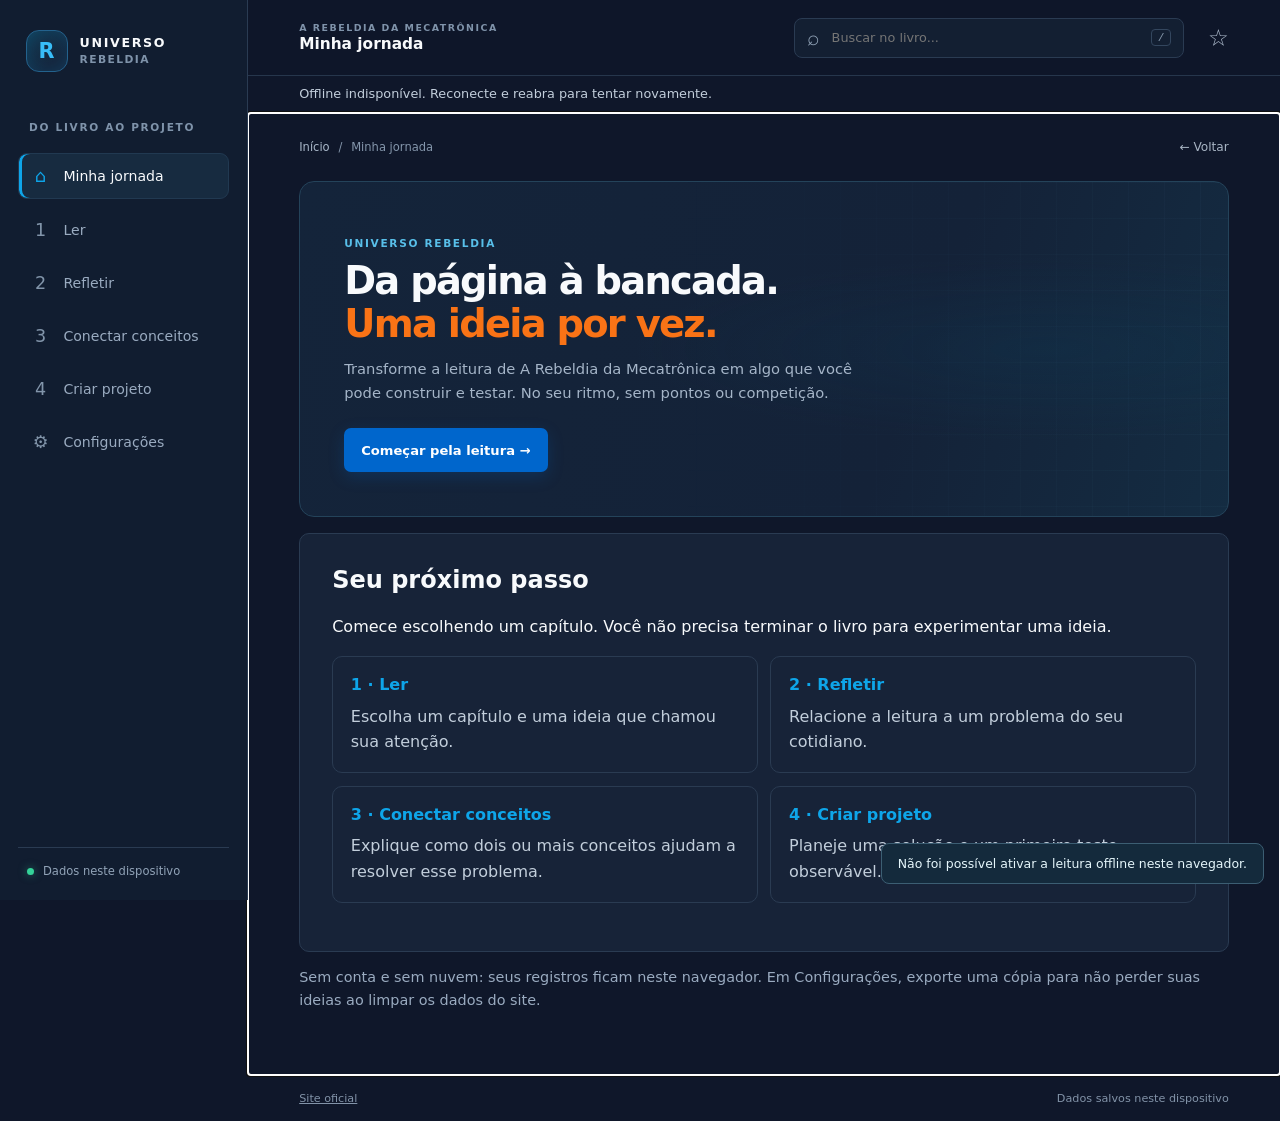
==== commit 9e78027a: "feat: add PWA application shell, offline support, and test suite" ====
--- a/app/index.html
+++ b/app/index.html
@@ -8,6 +8,7 @@
   <meta name="author" content="Christian Vladimir Uhdre Mulato">
   <link rel="manifest" href="manifest.json">
   <link rel="icon" href="assets/icons/icon.svg" type="image/svg+xml">
+  <link rel="apple-touch-icon" href="assets/icons/icon-192.png">
   <link rel="stylesheet" href="assets/css/app.css">
   <title>Universo Rebeldia</title>
 </head>
@@ -19,20 +20,18 @@
         <span class="brand-mark" aria-hidden="true">R</span>
         <span><strong>UNIVERSO</strong><small>REBELDIA</small></span>
       </a>
-      <p class="nav-label">PLATAFORMA</p>
+      <p class="nav-label">DO LIVRO AO PROJETO</p>
       <nav class="primary-nav">
-        <a href="#/dashboard" data-route="dashboard"><span aria-hidden="true">⌂</span> Dashboard</a>
-        <a href="#/livro" data-route="livro"><span aria-hidden="true">▤</span> Livro interativo</a>
-        <a href="#/conceitos" data-route="conceitos"><span aria-hidden="true">⌘</span> Mapa de conceitos</a>
-        <a href="#/enciclopedia" data-route="enciclopedia"><span aria-hidden="true">⌕</span> Enciclopédia</a>
-        <a href="#/desafios" data-route="desafios"><span aria-hidden="true">◇</span> Desafios</a>
-        <a href="#/laboratorio" data-route="laboratorio"><span aria-hidden="true">⌁</span> Laboratório</a>
-        <a href="#/timeline" data-route="timeline"><span aria-hidden="true">◷</span> Timeline</a>
+        <a href="#/dashboard" data-route="dashboard"><span aria-hidden="true">⌂</span> Minha jornada</a>
+        <a href="#/livro" data-route="livro"><span aria-hidden="true">1</span> Ler</a>
+        <a href="#/refletir" data-route="refletir"><span aria-hidden="true">2</span> Refletir</a>
+        <a href="#/conectar" data-route="conectar"><span aria-hidden="true">3</span> Conectar conceitos</a>
+        <a href="#/laboratorio" data-route="laboratorio"><span aria-hidden="true">4</span> Criar projeto</a>
         <a href="#/configuracoes" data-route="configuracoes"><span aria-hidden="true">⚙</span> Configurações</a>
       </nav>
       <div class="sidebar-bottom">
         <span class="status-dot" aria-hidden="true"></span>
-        <span>Conteúdo disponível offline</span>
+        <span>Dados neste dispositivo</span>
       </div>
     </aside>
 
@@ -41,19 +40,20 @@
         <button class="icon-button mobile-menu" id="menu-toggle" type="button" aria-label="Abrir menu" aria-expanded="false" aria-controls="sidebar">
           <span aria-hidden="true">☰</span>
         </button>
-        <div class="topbar-title"><span class="eyebrow">A REBELDIA DA MECATRÔNICA</span><strong id="page-heading">Dashboard</strong></div>
+        <div class="topbar-title"><span class="eyebrow">A REBELDIA DA MECATRÔNICA</span><strong id="page-heading">Minha jornada</strong></div>
         <form class="global-search" id="global-search" role="search">
-          <label class="sr-only" for="global-search-input">Buscar no livro, na enciclopédia, nos desafios e na timeline</label>
+          <label class="sr-only" for="global-search-input">Buscar capítulos do livro</label>
           <span aria-hidden="true">⌕</span>
-          <input id="global-search-input" type="search" placeholder="Buscar em todo o universo..." autocomplete="off">
+          <input id="global-search-input" type="search" placeholder="Buscar no livro..." autocomplete="off">
           <kbd>/</kbd>
         </form>
         <a class="topbar-bookmark" href="#/livro?f=1" aria-label="Abrir capítulos favoritos"><span aria-hidden="true">☆</span></a>
       </header>
+      <div class="connection-status"><span id="offline-status" role="status">Preparando conteúdo offline…</span></div>
 
       <main id="main-content" tabindex="-1">
         <div class="page-meta">
-          <nav aria-label="Breadcrumb" class="breadcrumbs"><a href="#/dashboard">Início</a><span aria-hidden="true">/</span><span id="breadcrumb-current">Dashboard</span></nav>
+          <nav aria-label="Breadcrumb" class="breadcrumbs"><a href="#/dashboard">Início</a><span aria-hidden="true">/</span><span id="breadcrumb-current">Minha jornada</span></nav>
           <button class="back-button" id="back-button" type="button"><span aria-hidden="true">←</span> Voltar</button>
         </div>
         <div id="page-content" aria-live="polite"></div>
--- a/app/assets/css/app.css
+++ b/app/assets/css/app.css
@@ -599,3 +599,40 @@
 @media (prefers-reduced-motion: reduce) {
   *, *::before, *::after { scroll-behavior: auto !important; transition-duration: 0.01ms !important; animation-duration: 0.01ms !important; }
 }
+
+.journey-panel { margin-top: 1rem; padding: clamp(1rem, 3vw, 2rem); }
+.connection-status { padding: 0.65rem clamp(1.2rem, 4vw, 3.2rem); border-bottom: 1px solid var(--border); color: var(--text-soft); font-size: 0.8rem; }
+.journey-panel h2 { margin-top: 0; }
+.journey-panel p, .project-origin p { line-height: 1.65; overflow-wrap: anywhere; }
+.journey-panel > .text-link { display: inline-block; margin-bottom: 1.5rem; }
+.journey-steps { display: grid; grid-template-columns: repeat(2, minmax(0, 1fr)); gap: 0.8rem; padding: 0; list-style: none; }
+.journey-steps a { display: grid; gap: 0.6rem; height: 100%; padding: 1.1rem; border: 1px solid var(--border); border-radius: 10px; text-decoration: none; }
+.journey-steps a:hover { border-color: var(--caracore-cyan); }
+.journey-steps strong { color: var(--caracore-cyan); }
+.journey-steps span { color: var(--text-soft); line-height: 1.6; }
+.journey-quote { white-space: pre-wrap; }
+.journey-next { margin-top: 2rem; padding-top: 1rem; border-top: 1px solid var(--border); }
+.concept-picker { min-width: 0; margin: 0.5rem 0 1rem; padding: 1rem; border: 1px solid var(--border); border-radius: 8px; }
+.concept-picker legend { padding: 0 0.5rem; font-weight: 700; }
+.concept-options { display: grid; gap: 0.65rem; max-height: 26rem; overflow-y: auto; margin-top: 1rem; }
+.concept-option { display: flex; gap: 0.8rem; padding: 1rem; border: 1px solid var(--border); border-radius: 8px; cursor: pointer; }
+.concept-option[hidden] { display: none; }
+.concept-option > input { width: 22px; min-height: 22px; height: 22px; flex: 0 0 22px; accent-color: var(--caracore-cyan); }
+.concept-option > span { display: grid; gap: 0.5rem; color: var(--text-soft); font-size: 0.9rem; line-height: 1.5; }
+.concept-option strong { color: var(--caracore-light); }
+.concept-option small { color: var(--caracore-cyan); }
+.project-origin { padding: 1rem; margin-bottom: 1rem; border: 1px solid var(--border); border-radius: 8px; }
+.project-origin h3 { font-size: 0.95rem; }
+summary { min-height: 44px; padding: 0.6rem 0; cursor: pointer; font-weight: 700; }
+.project-form { gap: 0.8rem; }
+.project-form label, .lab-sidebar label { color: var(--text-soft); font-size: 0.95rem; }
+.muted, .note-status { color: var(--text-muted); font-size: 0.9rem; line-height: 1.6; }
+.button, .small-button, .filter-chip, .icon-button { min-height: 44px; cursor: pointer; }
+.button:disabled { opacity: 0.6; cursor: wait; }
+.reading-panel { min-width: 0; scroll-margin-top: 6rem; }
+@media (max-width: 760px) {
+  .journey-steps { grid-template-columns: 1fr; }
+  .project-form input, .project-form textarea, .global-search input, .chapter-panel input, .lab-sidebar input { font-size: 1rem; }
+  .journey-next .button, .journey-panel .button { width: 100%; }
+  .sidebar { padding-bottom: max(1rem, env(safe-area-inset-bottom)); }
+}
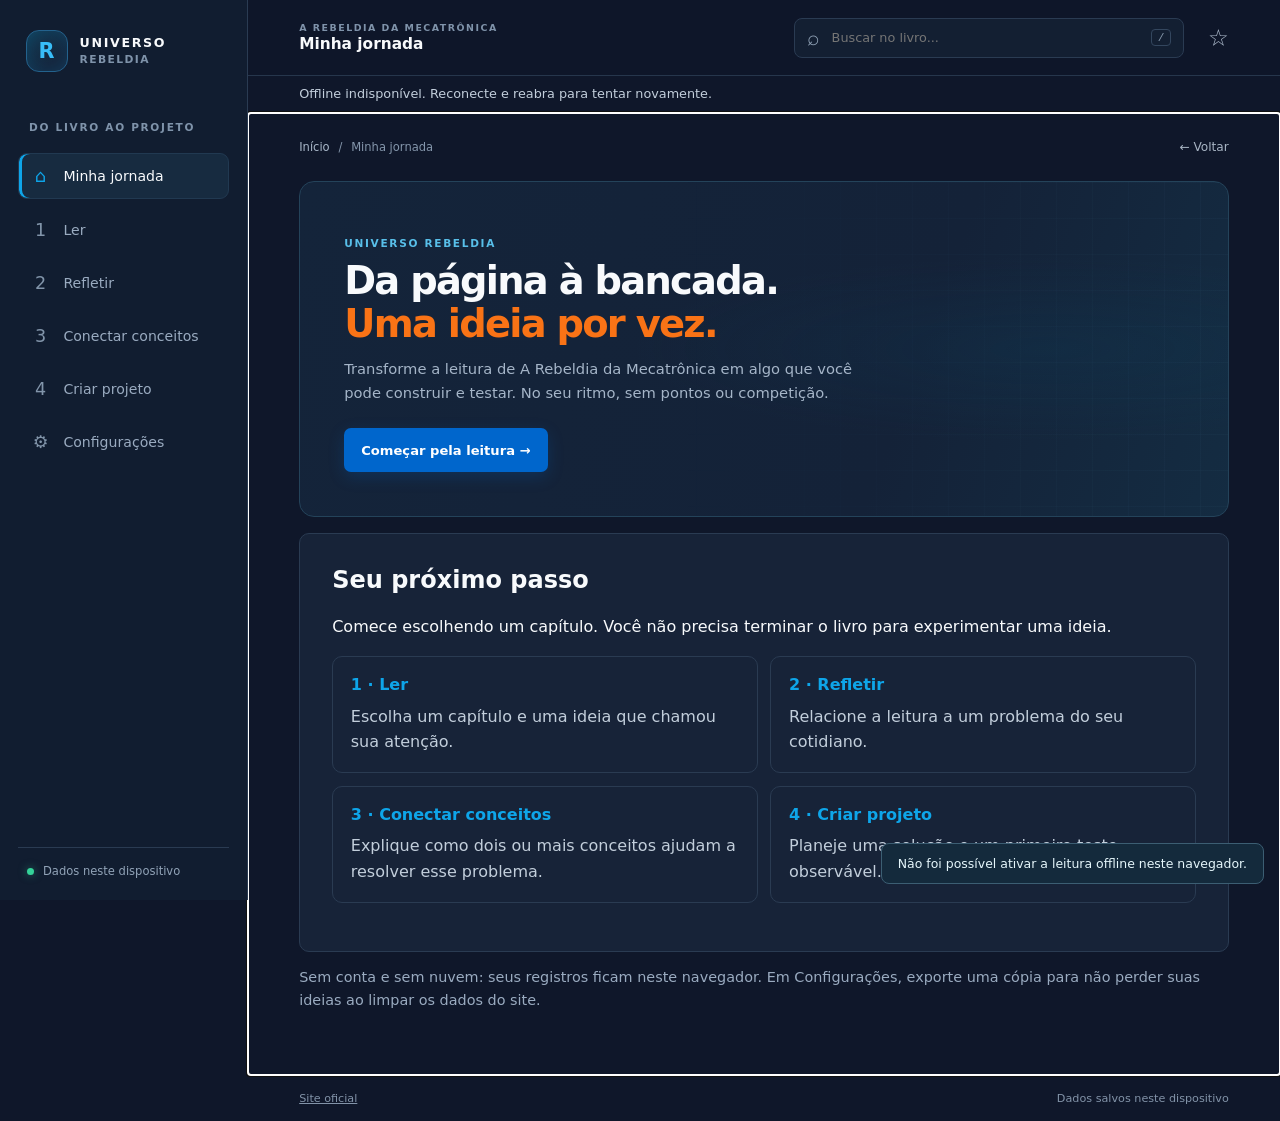
==== commit 19e7c31f: "Atualiza links do repositório e do site oficial para refletir a nova URL" ====
--- a/app/index.html
+++ b/app/index.html
@@ -58,7 +58,7 @@
         </div>
         <div id="page-content" aria-live="polite"></div>
       </main>
-      <footer class="app-footer"><a href="https://chmulato.github.io/livro_eng_mecatronica/" target="_blank" rel="noopener">Site oficial</a><span>Dados salvos neste dispositivo</span></footer>
+      <footer class="app-footer"><a href="https://eng.caracore.com.br/" target="_blank" rel="noopener">Site oficial</a><span>Dados salvos neste dispositivo</span></footer>
     </div>
   </div>
   <div class="toast" id="toast" role="status" aria-live="polite"></div>
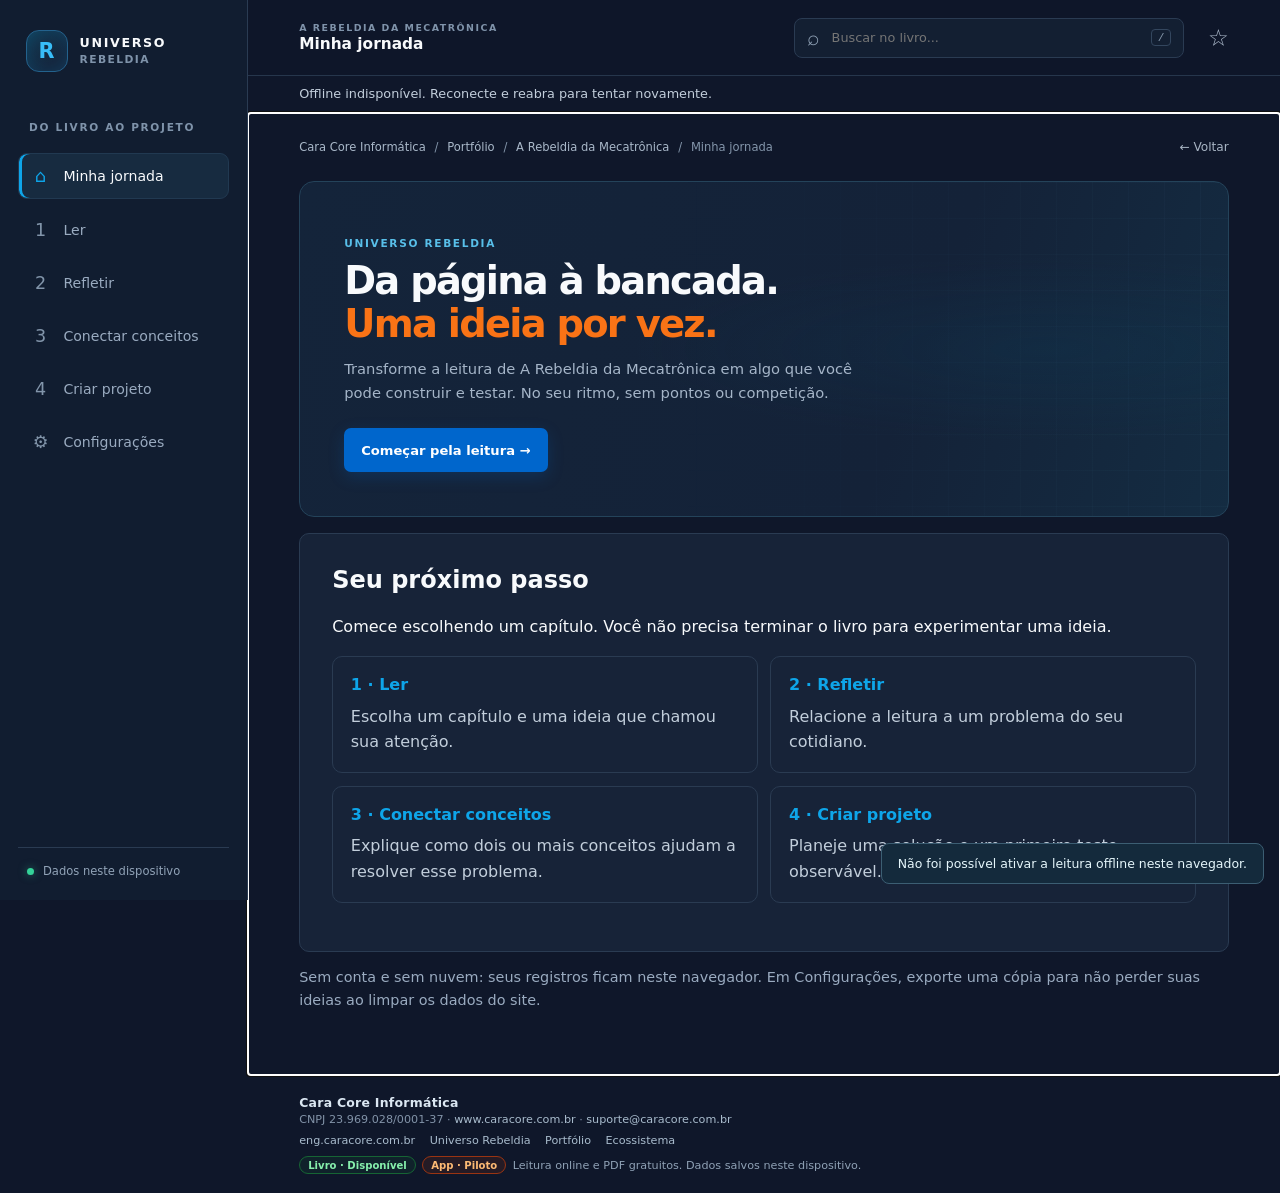
==== commit 562312d1: "feat: integrate eng.caracore.com.br ecosystem into book and app" ====
--- a/app/index.html
+++ b/app/index.html
@@ -4,13 +4,47 @@
   <meta charset="utf-8">
   <meta name="viewport" content="width=device-width, initial-scale=1">
   <meta name="theme-color" content="#0f172a">
-  <meta name="description" content="Leia e explore A Rebeldia da Mecatrônica, um livro interativo e offline-first.">
+  <meta name="description" content="Universo Rebeldia: app de estudo de A Rebeldia da Mecatrônica, publicado pela Cara Core Informática. Leia, reflita, conecte conceitos e crie projetos, mesmo offline.">
   <meta name="author" content="Christian Vladimir Uhdre Mulato">
+  <link rel="canonical" href="https://eng.caracore.com.br/app/">
+  <meta property="og:type" content="website">
+  <meta property="og:site_name" content="Cara Core Informática">
+  <meta property="og:title" content="Universo Rebeldia — Cara Core Informática">
+  <meta property="og:description" content="App de estudo offline de A Rebeldia da Mecatrônica: leia, reflita, conecte conceitos e crie projetos.">
+  <meta property="og:url" content="https://eng.caracore.com.br/app/">
+  <meta property="og:image" content="https://eng.caracore.com.br/capa.jpg">
+  <meta property="og:image:alt" content="Capa de A Rebeldia da Mecatrônica">
+  <meta property="og:locale" content="pt_BR">
+  <meta name="twitter:card" content="summary_large_image">
+  <script type="application/ld+json">
+  {
+    "@context": "https://schema.org",
+    "@type": "WebApplication",
+    "name": "Universo Rebeldia",
+    "url": "https://eng.caracore.com.br/app/",
+    "applicationCategory": "EducationalApplication",
+    "operatingSystem": "Any",
+    "inLanguage": "pt-BR",
+    "description": "App de estudo offline de A Rebeldia da Mecatrônica: leia, reflita, conecte conceitos e crie projetos.",
+    "isAccessibleForFree": true,
+    "publisher": {
+      "@type": "Organization",
+      "name": "Cara Core Informática",
+      "url": "https://www.caracore.com.br/",
+      "taxID": "23.969.028/0001-37"
+    },
+    "isPartOf": {
+      "@type": "Book",
+      "name": "A Rebeldia da Mecatrônica",
+      "url": "https://eng.caracore.com.br/"
+    }
+  }
+  </script>
   <link rel="manifest" href="manifest.json">
   <link rel="icon" href="assets/icons/icon.svg" type="image/svg+xml">
   <link rel="apple-touch-icon" href="assets/icons/icon-192.png">
   <link rel="stylesheet" href="assets/css/app.css">
-  <title>Universo Rebeldia</title>
+  <title>Universo Rebeldia — Cara Core Informática</title>
 </head>
 <body>
   <a class="skip-link" href="#main-content">Pular para o conteúdo</a>
@@ -53,12 +87,33 @@
 
       <main id="main-content" tabindex="-1">
         <div class="page-meta">
-          <nav aria-label="Breadcrumb" class="breadcrumbs"><a href="#/dashboard">Início</a><span aria-hidden="true">/</span><span id="breadcrumb-current">Minha jornada</span></nav>
+          <nav aria-label="Breadcrumb" class="breadcrumbs">
+            <a href="https://www.caracore.com.br/">Cara Core Informática</a><span aria-hidden="true">/</span>
+            <a href="https://www.caracore.com.br/portfolio.html">Portfólio</a><span aria-hidden="true">/</span>
+            <a href="https://eng.caracore.com.br/">A Rebeldia da Mecatrônica</a><span aria-hidden="true">/</span>
+            <span id="breadcrumb-current">Minha jornada</span>
+          </nav>
           <button class="back-button" id="back-button" type="button"><span aria-hidden="true">←</span> Voltar</button>
         </div>
         <div id="page-content" aria-live="polite"></div>
       </main>
-      <footer class="app-footer"><a href="https://eng.caracore.com.br/" target="_blank" rel="noopener">Site oficial</a><span>Dados salvos neste dispositivo</span></footer>
+      <footer class="app-footer">
+        <div class="footer-legal">
+          <strong>Cara Core Informática</strong>
+          <span>CNPJ 23.969.028/0001-37 · <a href="https://www.caracore.com.br/">www.caracore.com.br</a> · <a href="mailto:suporte@caracore.com.br">suporte@caracore.com.br</a></span>
+        </div>
+        <nav class="footer-links" aria-label="Links do ecossistema">
+          <a href="https://eng.caracore.com.br/">eng.caracore.com.br</a>
+          <a href="./">Universo Rebeldia</a>
+          <a href="https://www.caracore.com.br/portfolio.html">Portfólio</a>
+          <a href="https://www.caracore.com.br/ecossistema#roadmap">Ecossistema</a>
+        </nav>
+        <p class="footer-status">
+          <span class="status-badge status-available">Livro · Disponível</span>
+          <span class="status-badge status-pilot">App · Piloto</span>
+          <span>Leitura online e PDF gratuitos. Dados salvos neste dispositivo.</span>
+        </p>
+      </footer>
     </div>
   </div>
   <div class="toast" id="toast" role="status" aria-live="polite"></div>
--- a/app/assets/css/app.css
+++ b/app/assets/css/app.css
@@ -136,12 +136,29 @@
 .mobile-menu { display: none !important; }
 main { width: min(1440px, 100%); min-height: calc(100vh - 132px); margin: 0 auto; padding: 1.1rem clamp(1.2rem, 4vw, 3.2rem) 3rem; }
 .page-meta { display: flex; min-height: 33px; align-items: center; justify-content: space-between; margin-bottom: 1.1rem; }
-.breadcrumbs { display: flex; align-items: center; gap: 0.55rem; color: #8496ab; font-size: 0.72rem; }
+.breadcrumbs { display: flex; flex-wrap: wrap; align-items: center; gap: 0.55rem; color: #8496ab; font-size: 0.72rem; }
 .breadcrumbs a { color: #a9b8c9; text-decoration: none; }
 .breadcrumbs a:hover { color: var(--caracore-cyan); }
 .back-button { padding: 0.25rem 0; border: 0; background: transparent; color: #a8b5c4; font-size: 0.76rem; cursor: pointer; }
 .back-button:hover { color: var(--caracore-light); }
-.app-footer { display: flex; justify-content: space-between; padding: 1rem clamp(1.2rem, 4vw, 3.2rem); border-top: 1px solid #26364c; color: #8293a8; font-size: 0.7rem; }
+.app-footer {
+  display: grid; gap: 0.55rem;
+  padding: 1.2rem clamp(1.2rem, 4vw, 3.2rem);
+  border-top: 1px solid #26364c; color: #8293a8; font-size: 0.7rem;
+}
+.footer-legal { display: grid; gap: 0.15rem; }
+.footer-legal strong { color: #dbe7f2; font-size: 0.78rem; letter-spacing: 0.02em; }
+.footer-legal a, .footer-links a { color: #a9bccd; text-decoration: none; }
+.footer-legal a:hover, .footer-links a:hover { color: var(--caracore-cyan); text-decoration: underline; }
+.footer-links { display: flex; flex-wrap: wrap; gap: 0.35rem 0.9rem; }
+.footer-status { display: flex; flex-wrap: wrap; align-items: center; gap: 0.4rem; margin: 0; color: #8fa1b5; }
+.status-badge {
+  display: inline-flex; align-items: center; gap: 0.3rem;
+  padding: 0.16rem 0.5rem; border: 1px solid var(--border); border-radius: 999px;
+  font-size: 0.63rem; font-weight: 700;
+}
+.status-available { color: #86efac; border-color: #166534; background: #14532d33; }
+.status-pilot { color: #fdba74; border-color: #9a3412; background: #7c2d1233; }
 
 .welcome-panel {
   position: relative;
@@ -438,6 +455,31 @@
 .project-item small { color: #69bfe2; font-size: 0.62rem; }
 .project-item:hover, .project-item.active { border-color: #356e91; background: #1a3147; }
 .project-workspace { min-height: 600px; padding: 1rem; }
+.ecosystem-section {
+  margin-top: 1.1rem; padding: 1.1rem;
+  border: 1px solid var(--border); border-radius: 10px;
+  background: linear-gradient(120deg, #14243a, #152236 70%, #182c42);
+}
+.ecosystem-section h2 { margin: 0.2rem 0 0.4rem; font-size: 1.08rem; }
+.ecosystem-intro { margin: 0 0 0.9rem; color: #9aabc0; font-size: 0.8rem; line-height: 1.6; }
+.ecosystem-grid { display: grid; grid-template-columns: repeat(2, minmax(0, 1fr)); gap: 0.7rem; }
+.ecosystem-card {
+  display: flex; flex-direction: column; gap: 0.35rem; padding: 0.9rem;
+  border: 1px solid #2b4058; border-radius: 8px; background: #111e2ecc;
+}
+.ecosystem-kicker { margin: 0; color: #f9a05c; font-size: 0.61rem; font-weight: 800; letter-spacing: 0.1em; text-transform: uppercase; }
+.ecosystem-card h3 { margin: 0; font-size: 0.92rem; color: #f3f9ff; }
+.ecosystem-card p { margin: 0; color: #a9b9cb; font-size: 0.76rem; line-height: 1.55; }
+.ecosystem-chapters { color: #7f93aa !important; font-size: 0.7rem !important; }
+.ecosystem-chapters a { color: #9fb7cb; text-decoration: none; }
+.ecosystem-chapters a:hover { color: var(--caracore-cyan); text-decoration: underline; }
+.ecosystem-card .text-link { margin-top: auto; padding-top: 0.35rem; }
+.ecosystem-more { margin: 0.9rem 0 0; font-size: 0.74rem; color: #7f93aa; }
+.ecosystem-more .text-link { margin-left: 0.15rem; }
+:root[data-theme="light"] .ecosystem-section { background: linear-gradient(120deg, #fff, #eaf4fb); border-color: #c7d4df; }
+:root[data-theme="light"] .ecosystem-card { background: #fff; border-color: #c7d4df; }
+:root[data-theme="light"] .ecosystem-card h3 { color: #102033; }
+:root[data-theme="light"] .ecosystem-card p { color: #52667a; }
 .project-form { display: grid; gap: 0.45rem; }
 .project-form-heading { display: flex; align-items: start; justify-content: space-between; gap: 1rem; margin-bottom: 0.4rem; }
 .project-form-heading h2 { margin: 0.25rem 0 0; font-size: 1.1rem; }
@@ -466,6 +508,7 @@
 .settings-card { display: grid; align-content: start; gap: 0.6rem; padding: 1rem; }
 .settings-card h2 { margin: 0.1rem 0 0.35rem; font-size: 1.05rem; }
 .settings-card output { float: right; color: #58bfe9; }
+.settings-badges { display: flex; flex-wrap: wrap; gap: 0.35rem; margin: 0.1rem 0 0.3rem; }
 .toggle-setting { display: flex; align-items: center; gap: 0.5rem; margin-top: 0.4rem; }
 .toggle-setting input { width: 18px; height: 18px; accent-color: #0ea5e9; }
 .settings-actions { display: flex; flex-wrap: wrap; gap: 0.5rem; }
@@ -512,6 +555,12 @@
 :root[data-theme="light"] .project-form select,
 :root[data-theme="light"] .settings-card select { background: #fff; color: #102033; }
 :root[data-theme="light"] .timeline-event::before { border-color: #eef4f8; }
+:root[data-theme="light"] .status-available { color: #166534; border-color: #86efac; background: #dcfce7; }
+:root[data-theme="light"] .status-pilot { color: #9a3412; border-color: #fdba74; background: #ffedd5; }
+:root[data-theme="light"] .app-footer { border-color: #c7d4df; color: #52667a; }
+:root[data-theme="light"] .footer-legal strong { color: #102033; }
+:root[data-theme="light"] .footer-legal a,
+:root[data-theme="light"] .footer-links a { color: #30465c; }
 
 @media (max-width: 1040px) {
   :root { --sidebar-width: 215px; }
@@ -564,6 +613,8 @@
   .lab-sidebar { position: static; }
   .project-list { max-height: 260px; }
   .project-workspace { min-height: 0; }
+  .ecosystem-grid { grid-template-columns: 1fr; }
+  .breadcrumbs { gap: 0.35rem; font-size: 0.66rem; }
 }
 @media (max-width: 430px) {
   .topbar { gap: 0.55rem; }
